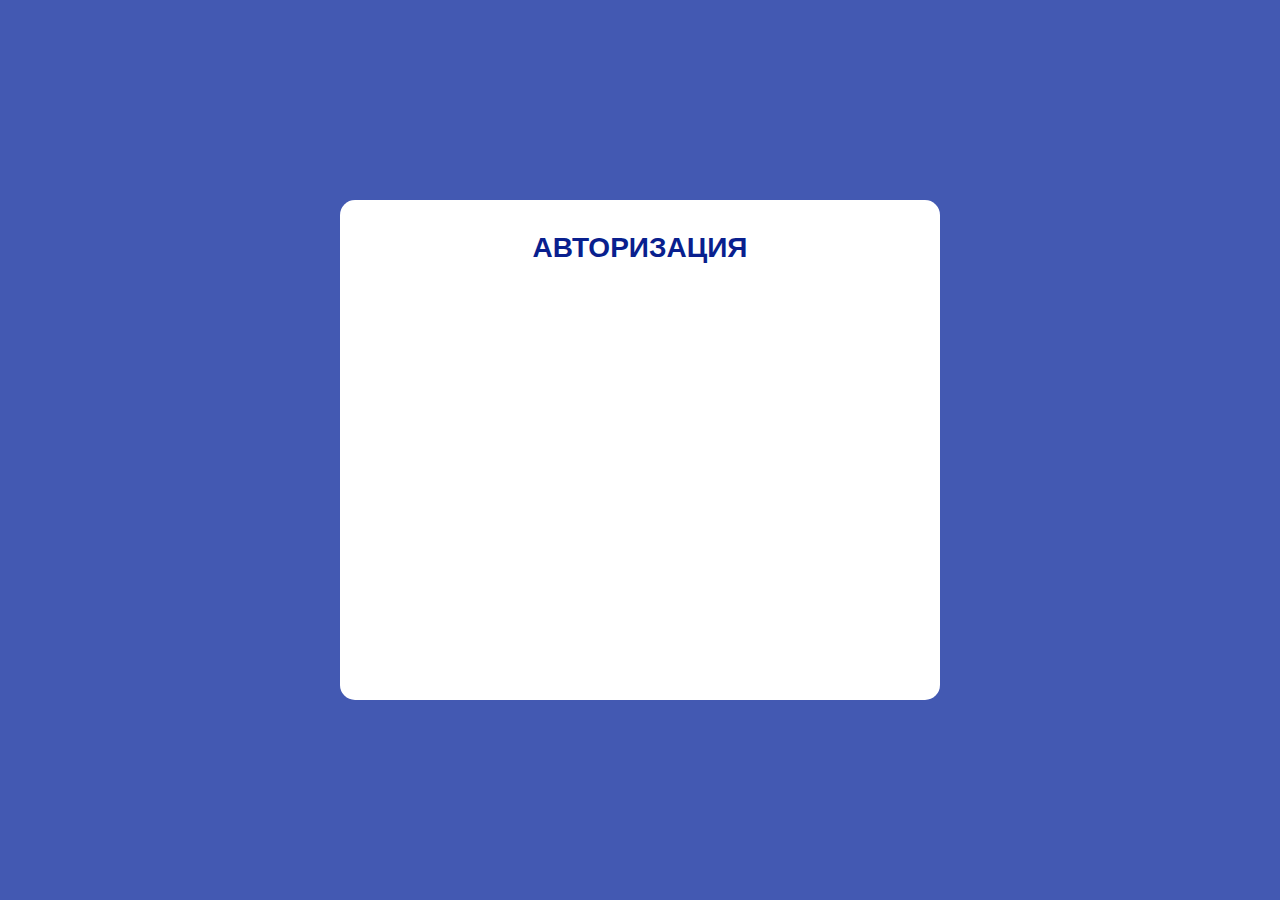
==== index.html @ fa6118a5 "init site structure" ====
<!DOCTYPE html>
<html lang="en">
<head>
    <meta charset="UTF-8">
    <meta http-equiv="X-UA-Compatible" content="IE=edge">
    <meta name="viewport" content="width=device-width, initial-scale=1.0">
    <link rel="stylesheet" href="./styles/css/auth-page.css" type="text/css">
    <title>Document</title>
</head>
    <body class="body">
        <div class="body__wrapper">
            <div class="body__container">
                <div class="auth-panel">
                    <h1 class="auth-panel__title title">Авторизация</h1>

                    <form class="user-data">
                        
                    </form>
                </div>
            </div>
        </div>
    </body>
</html>
---- styles/css/auth-page.css ----
body, html {
  padding: 0;
  margin: 0;
}

.body__wrapper {
  background: #4359B2;
  display: -webkit-box;
  display: -ms-flexbox;
  display: flex;
  -webkit-box-align: center;
      -ms-flex-align: center;
          align-items: center;
  -webkit-box-pack: center;
      -ms-flex-pack: center;
          justify-content: center;
  width: 100%;
  height: 100vh;
}

.title {
  font-family: Arial, Helvetica, sans-serif;
  font-style: normal;
  font-weight: bold;
  font-size: 28px;
  line-height: 33px;
  color: #091F8E;
}

.auth-panel {
  display: -webkit-box;
  display: -ms-flexbox;
  display: flex;
  -webkit-box-pack: center;
      -ms-flex-pack: center;
          justify-content: center;
  margin: auto;
  border-radius: 15px;
  background: white;
  width: 600px;
  height: 500px;
}

.auth-panel__title {
  text-transform: uppercase;
  margin-top: 31px;
}
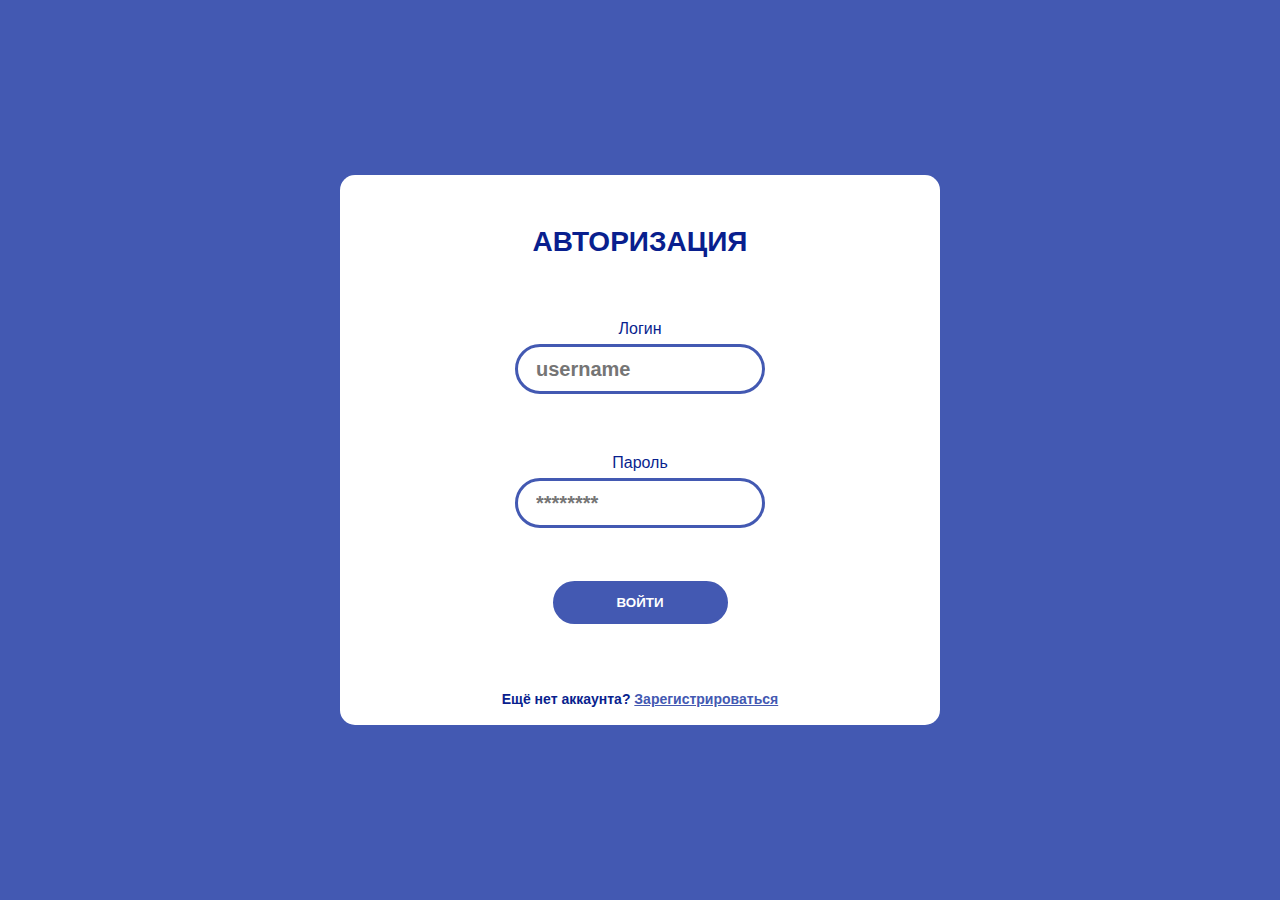
==== commit 124de3d9: "add auth-page" ====
--- a/index.html
+++ b/index.html
@@ -14,8 +14,20 @@
                     <h1 class="auth-panel__title title">Авторизация</h1>
 
                     <form class="user-data">
-                        
+                        <div class="user-data__input-form">
+                            <p class="user-data__login-title user-data__title">Логин</p>
+                            <input class="user-data__login-input user-data__input" type="text" required placeholder="username">
+                        </div>
+
+                        <div class="user-data__input-form">
+                            <p class="user-data__password-title user-data__title">Пароль</p>
+                            <input class="user-data__password-input user-data__input" type="password" required placeholder="********">
+                        </div>
+
+                        <button class="user-data__submit" type="submit" >Войти</button>
                     </form>
+
+                    <div class="auth-panel__signup">Ещё нет аккаунта? <a class="auth-panel__signup-ref" href="#">Зарегистрироваться</a></div>
                 </div>
             </div>
         </div>
--- a/styles/css/auth-page.css
+++ b/styles/css/auth-page.css
@@ -16,6 +16,7 @@
           justify-content: center;
   width: 100%;
   height: 100vh;
+  font-family: Arial;
 }
 
 .title {
@@ -31,17 +32,112 @@
   display: -webkit-box;
   display: -ms-flexbox;
   display: flex;
-  -webkit-box-pack: center;
-      -ms-flex-pack: center;
-          justify-content: center;
+  -webkit-box-orient: vertical;
+  -webkit-box-direction: normal;
+      -ms-flex-direction: column;
+          flex-direction: column;
+  -webkit-box-align: center;
+      -ms-flex-align: center;
+          align-items: center;
   margin: auto;
   border-radius: 15px;
   background: white;
   width: 600px;
   height: 500px;
+  padding-top: 50px;
 }
 
 .auth-panel__title {
+  margin: 0;
+  margin-bottom: 46px;
   text-transform: uppercase;
-  margin-top: 31px;
 }
+
+.auth-panel__signup {
+  -webkit-user-select: none;
+     -moz-user-select: none;
+      -ms-user-select: none;
+          user-select: none;
+  margin-top: auto;
+  margin-bottom: 18px;
+  font-style: normal;
+  font-weight: bold;
+  font-size: 14px;
+  line-height: 16px;
+  color: #091F8E;
+}
+
+.auth-panel__signup-ref {
+  color: #4359B2;
+}
+
+.user-data {
+  display: -webkit-box;
+  display: -ms-flexbox;
+  display: flex;
+  -webkit-box-align: center;
+      -ms-flex-align: center;
+          align-items: center;
+  -webkit-box-orient: vertical;
+  -webkit-box-direction: normal;
+      -ms-flex-direction: column;
+          flex-direction: column;
+  gap: 44px;
+}
+
+.user-data__input-form {
+  display: -webkit-box;
+  display: -ms-flexbox;
+  display: flex;
+  -webkit-box-orient: vertical;
+  -webkit-box-direction: normal;
+      -ms-flex-direction: column;
+          flex-direction: column;
+  -webkit-box-align: center;
+      -ms-flex-align: center;
+          align-items: center;
+}
+
+.user-data__title {
+  font-size: 16px;
+  line-height: 18px;
+  color: #091F8E;
+  margin-bottom: 6px;
+}
+
+.user-data__input {
+  width: 250px;
+  height: 50px;
+  border: 3px solid #4359B2;
+  -webkit-box-sizing: border-box;
+          box-sizing: border-box;
+  border-radius: 30px;
+  padding-left: 18px;
+  font-weight: bold;
+  font-size: 20px;
+  line-height: 23px;
+  color: #4359B2;
+}
+
+.user-data__submit {
+  width: 175px;
+  height: 43px;
+  display: -webkit-box;
+  display: -ms-flexbox;
+  display: flex;
+  margin-top: 9px;
+  -webkit-box-align: center;
+      -ms-flex-align: center;
+          align-items: center;
+  -webkit-box-pack: center;
+      -ms-flex-pack: center;
+          justify-content: center;
+  text-transform: uppercase;
+  background: #4359B2;
+  border: 3px solid #4359B2;
+  -webkit-box-sizing: border-box;
+          box-sizing: border-box;
+  border-radius: 30px;
+  color: #FFFFFF;
+  font-weight: bold;
+}
